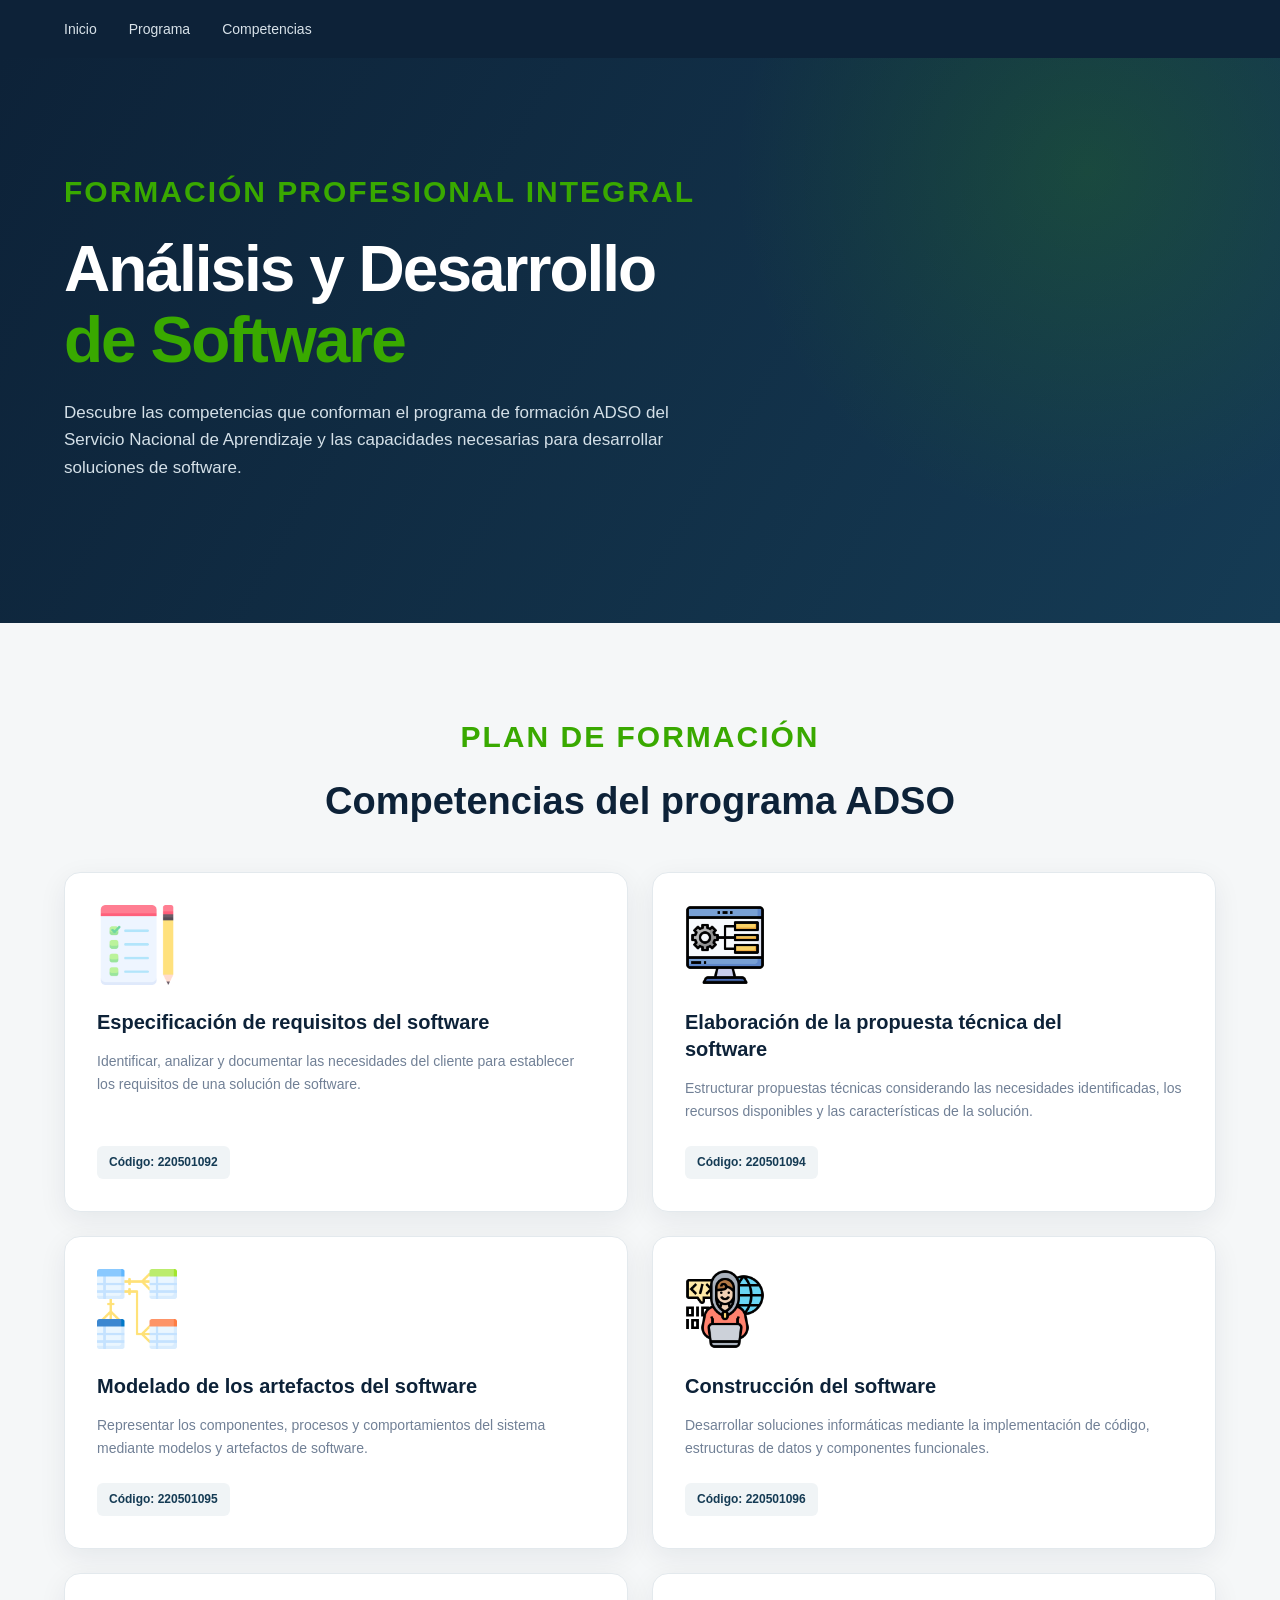
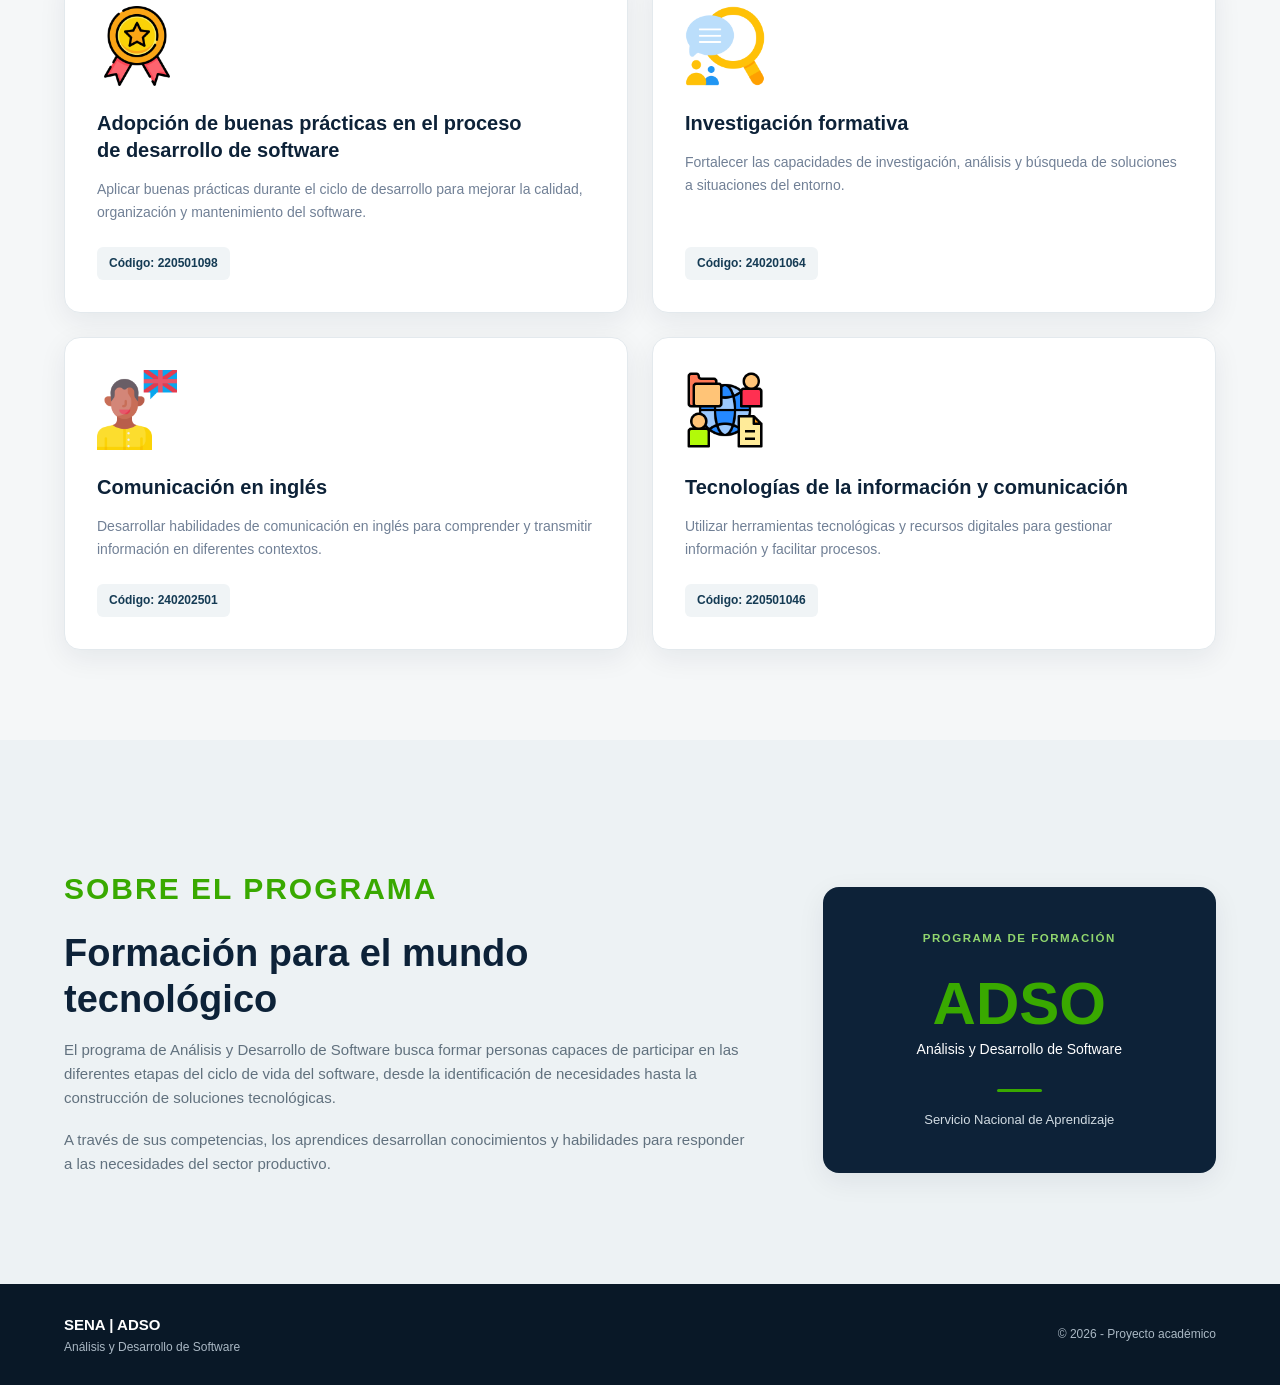
==== index.html @ 69c58336 "subiendo los primero archivos de la pagina" ====
<!DOCTYPE html>
<html lang="es">

<head>
    <meta charset="UTF-8">
    <meta name="viewport" content="width=device-width, initial-scale=1.0">

    <meta
        name="description"
        content="Conoce las competencias del programa de formación Análisis y Desarrollo de Software del SENA."
    >

    <title>Competencias ADSO | SENA</title>

    <link rel="stylesheet" href="css/styles.css">
</head>

<body>

    <!-- Encabezado y navegación -->
    <header class="header">
        <div class="container header-content">


            <nav class="navigation" aria-label="Navegación principal">
                <a href="#inicio">Inicio</a>
                <a href="programa.html">Programa</a>
                <a href="#competencias">Competencias</a>    
            </nav>

        </div>
    </header>


    <main>

        <!-- Sección principal -->
        <section class="hero" id="inicio">
            <div class="container hero-content">

                <span class="eyebrow">
                    Formación profesional integral
                </span>

                <h1>
                    Análisis y Desarrollo
                    <span>de Software</span>
                </h1>

                <p>
                    Descubre las competencias que conforman el programa
                    de formación ADSO del Servicio Nacional de Aprendizaje
                    y las capacidades necesarias para desarrollar
                    soluciones de software.
                </p>


            </div>
        </section>


        <!-- Sección de competencias -->
        <section class="competencies section" id="competencias">

            <div class="container">

                <div class="section-heading">

                    <span class="eyebrow">Plan de formación</span>

                    <h2>Competencias del programa ADSO</h2>

                </div>


                <div class="cards-grid">

                    <!-- Competencia 1 -->
                    <article class="competency-card">

                       <div class="card-icon">

                            <img src="assets/img/lista-de-verificacion.png" alt="Análisis de requisitos">

                        </div>

                        <h3>
                            Especificación de requisitos del software
                        </h3>

                        <p>
                            Identificar, analizar y documentar las
                            necesidades del cliente para establecer
                            los requisitos de una solución de software.
                        </p>

                        <span class="competency-code">
                            Código: 220501092
                        </span>

                    </article>


                    <!-- Competencia 2 -->
                    <article class="competency-card">

                         <div class="card-icon">

                            <img src="assets/img/desarrollo-de-aplicaciones.png" alt="Análisis de requisitos">

                        </div>

                        <h3>
                            Elaboración de la propuesta técnica del software
                        </h3>

                        <p>
                            Estructurar propuestas técnicas considerando
                            las necesidades identificadas, los recursos
                            disponibles y las características de la solución.
                        </p>

                        <span class="competency-code">
                            Código: 220501094
                        </span>

                    </article>


                    <!-- Competencia 3 -->
                    <article class="competency-card">

                        <div class="card-icon">

                            <img src="assets/img/modelo-de-datos.png" alt="Análisis de requisitos">

                        </div>

                        <h3>
                            Modelado de los artefactos del software
                        </h3>

                        <p>
                            Representar los componentes, procesos y
                            comportamientos del sistema mediante
                            modelos y artefactos de software.
                        </p>

                        <span class="competency-code">
                            Código: 220501095
                        </span>

                    </article>


                    <!-- Competencia 4 -->
                    <article class="competency-card">

                        <div class="card-icon">

                            <img src="assets/img/programacion.png" alt="Análisis de requisitos">

                        </div>

                        <h3>
                            Construcción del software
                        </h3>

                        <p>
                            Desarrollar soluciones informáticas mediante
                            la implementación de código, estructuras
                            de datos y componentes funcionales.
                        </p>

                        <span class="competency-code">
                            Código: 220501096
                        </span>

                    </article>


                    <!-- Competencia 5 -->
                    <article class="competency-card">

                        <div class="card-icon">

                            <img src="assets/img/medalla.png" alt="Análisis de requisitos">

                        </div>

                        <h3>
                            Adopción de buenas prácticas en el proceso
                            de desarrollo de software
                        </h3>

                        <p>
                            Aplicar buenas prácticas durante el ciclo
                            de desarrollo para mejorar la calidad,
                            organización y mantenimiento del software.
                        </p>

                        <span class="competency-code">
                            Código: 220501098
                        </span>

                    </article>


                    <!-- Competencia 6 -->
                    <article class="competency-card">

                        <div class="card-icon">

                            <img src="assets/img/investigacion-cualitativa.png" alt="Análisis de requisitos">

                        </div>

                        <h3>Investigación formativa</h3>

                        <p>
                            Fortalecer las capacidades de investigación,
                            análisis y búsqueda de soluciones a
                            situaciones del entorno.
                        </p>

                        <span class="competency-code">
                            Código: 240201064
                        </span>

                    </article>


                    <!-- Competencia 7 -->
                    <article class="competency-card">

                        <div class="card-icon">

                            <img src="assets/img/hablar.png" alt="Análisis de requisitos">

                        </div>

                        <h3>Comunicación en inglés</h3>

                        <p>
                            Desarrollar habilidades de comunicación
                            en inglés para comprender y transmitir
                            información en diferentes contextos.
                        </p>

                        <span class="competency-code">
                            Código: 240202501
                        </span>

                    </article>


                    <!-- Competencia 8 -->
                    <article class="competency-card">

                        <div class="card-icon">

                            <img src="assets/img/global.png" alt="Análisis de requisitos">

                        </div>

                        <h3>
                            Tecnologías de la información y comunicación
                        </h3>

                        <p>
                            Utilizar herramientas tecnológicas y
                            recursos digitales para gestionar
                            información y facilitar procesos.
                        </p>

                        <span class="competency-code">
                            Código: 220501046
                        </span>

                    </article>

                </div>

            </div>

        </section>


        <!-- Información del programa -->
        <section class="about section" id="programa">

            <div class="container about-content">

                <div class="about-text">

                    <span class="eyebrow">Sobre el programa</span>

                    <h2>Formación para el mundo tecnológico</h2>

                    <p>
                        El programa de Análisis y Desarrollo de Software
                        busca formar personas capaces de participar en
                        las diferentes etapas del ciclo de vida del software,
                        desde la identificación de necesidades hasta
                        la construcción de soluciones tecnológicas.
                    </p>

                    <p>
                        A través de sus competencias, los aprendices
                        desarrollan conocimientos y habilidades para
                        responder a las necesidades del sector productivo.
                    </p>

                </div>

                <div class="about-highlight">

                    <span class="highlight-label">Programa de formación</span>

                    <strong>ADSO</strong>

                    <span>Análisis y Desarrollo de Software</span>

                    <div class="highlight-divider"></div>

                    <span class="highlight-institution">
                        Servicio Nacional de Aprendizaje
                    </span>

                </div>

            </div>

        </section>

    </main>


    <!-- Pie de página -->
    <footer class="footer">

        <div class="container footer-content">

            <div>
                <strong>SENA | ADSO</strong>

                <p>
                    Análisis y Desarrollo de Software
                </p>
            </div>

            <p class="footer-copy">
                © 2026 - Proyecto académico
            </p>

        </div>

    </footer>


    <script src="js/main.js"></script>

</body>

</html>
---- css/styles.css ----
/* =========================================
   VARIABLES Y CONFIGURACIÓN GENERAL
========================================= */

:root {
    --color-primary: #0d2238;
    --color-secondary: #153b54;
    --color-accent: #39a900;
    --color-accent-dark: #278000;

    --color-background: #f5f7f8;
    --color-white: #ffffff;
    --color-text: #263746;
    --color-muted: #718096;
    --color-border: #e3e9ed;

    --font-main: "Segoe UI", Arial, sans-serif;

    --container-width: 1160px;
    --radius-card: 16px;

    --shadow-card: 0 8px 28px rgba(13, 34, 56, 0.07);
}


/* =========================================
   RESET
========================================= */

* {
    margin: 0;
    padding: 0;
    box-sizing: border-box;
}

html {
    scroll-behavior: smooth;
}

body {
    font-family: var(--font-main);
    background-color: var(--color-background);
    color: var(--color-text);
    line-height: 1.6;
}

a {
    text-decoration: none;
    color: inherit;
}

.container {
    width: min(90%, var(--container-width));
    margin-inline: auto;
}

.section {
    padding: 90px 0;
}


/* =========================================
   HEADER
========================================= */

.header {
    background-color: var(--color-primary);
    color: var(--color-white);
    padding: 18px 0;
}

.header-content {
    display: flex;
    align-items: center;
    justify-content: space-between;
    gap: 30px;
}

.brand {
    display: flex;
    align-items: center;
    gap: 12px;
}

.brand-icon {
    display: grid;
    place-items: center;
    width: 48px;
    height: 48px;
    border-radius: 10px;
    background-color: var(--color-accent);
    color: var(--color-white);
    font-weight: 800;
    font-size: 15px;
}

.brand-text {
    display: flex;
    flex-direction: column;
    line-height: 1.3;
}

.brand-text strong {
    font-size: 15px;
}

.brand-text small {
    color: #b8c8d5;
    font-size: 12px;
}

.navigation {
    display: flex;
    align-items: center;
    gap: 32px;
}

.navigation a {
    color: #d8e2e9;
    font-size: 14px;
    transition: color 0.2s ease;
}

.navigation a:hover {
    color: var(--color-accent);
}


/* =========================================
   HERO
========================================= */

.hero {
    position: relative;
    overflow: hidden;
    padding: 110px 0;
    background:
        radial-gradient(
            circle at 85% 20%,
            rgba(57, 169, 0, 0.18),
            transparent 30%
        ),
        linear-gradient(
            120deg,
            var(--color-primary),
            var(--color-secondary)
        );
    color: var(--color-white);
}

.hero-content {
    max-width: var(--container-width);
}

.eyebrow {
    display: inline-block;
    margin-bottom: 18px;
    color: var(--color-accent);
    font-size: 30px;
    font-weight: 800;
    letter-spacing: 2px;
    text-transform: uppercase;
}

.hero h1 {
    max-width: 760px;
    margin-bottom: 24px;
    font-size: clamp(38px, 6vw, 64px);
    line-height: 1.1;
    letter-spacing: -2px;
}

.hero h1 span {
    display: block;
    color: var(--color-accent);
}

.hero p {
    max-width: 650px;
    margin-bottom: 32px;
    color: #d4e0e8;
    font-size: 17px;
}

.btn-primary {
    display: inline-block;
    padding: 14px 24px;
    border-radius: 8px;
    background-color: var(--color-accent);
    color: var(--color-white);
    font-size: 14px;
    font-weight: 700;
    transition: background-color 0.2s ease,
                transform 0.2s ease;
}

.btn-primary:hover {
    background-color: var(--color-accent-dark);
    transform: translateY(-2px);
}


/* =========================================
   ENCABEZADO DE SECCIONES
========================================= */

.section-heading {
    max-width: 700px;
    margin: 0 auto 48px;
    text-align: center;
}

.section-heading h2,
.about-text h2 {
    margin-bottom: 16px;
    color: var(--color-primary);
    font-size: clamp(28px, 4vw, 38px);
    line-height: 1.2;
}

.section-heading p {
    color: var(--color-muted);
    font-size: 15px;
}


/* =========================================
   TARJETAS DE COMPETENCIAS
========================================= */

.cards-grid {
    display: grid;
    grid-template-columns: repeat(2, minmax(0, 1fr));
    gap: 24px;
}

.competency-card {
    position: relative;
    display: flex;
    flex-direction: column;
    align-items: flex-start;
    min-height: 310px;
    padding: 32px;
    overflow: hidden;

    border: 1px solid var(--color-border);
    border-radius: var(--radius-card);
    background-color: var(--color-white);

    box-shadow: var(--shadow-card);

    transition: transform 0.25s ease,
                box-shadow 0.25s ease,
                border-color 0.25s ease;
}

.competency-card:hover {
    transform: translateY(-6px);
    border-color: rgba(57, 169, 0, 0.5);
    box-shadow: 0 14px 35px rgba(13, 34, 56, 0.12);
}



.card-icon {
    display: flex;
    align-items: center;
    justify-content: center;

    width: 80px;
    height: 80px;
    margin-bottom: 24px;

    overflow: hidden;
}

.card-icon img {
    width: 100%;
    height: 100%;
    object-fit: contain;
}

.competency-card h3 {
    max-width: 90%;
    margin-bottom: 14px;
    color: var(--color-primary);
    font-size: 20px;
    line-height: 1.35;
}

.competency-card p {
    margin-bottom: 24px;
    color: var(--color-muted);
    font-size: 14px;
}

.competency-code {
    margin-top: auto;
    padding: 7px 12px;
    border-radius: 6px;
    background-color: #f0f4f6;
    color: var(--color-secondary);
    font-size: 12px;
    font-weight: 700;
}


/* =========================================
   SOBRE EL PROGRAMA
========================================= */

.about {
    background-color: #edf2f4;
}

.about-content {
    display: grid;
    grid-template-columns: 1.4fr 0.8fr;
    align-items: center;
    gap: 70px;
}

.about-text h2 {
    max-width: 550px;
}

.about-text p {
    margin-bottom: 18px;
    color: #61717e;
    font-size: 15px;
}

.about-highlight {
    display: flex;
    flex-direction: column;
    align-items: center;
    padding: 42px 28px;

    border-radius: var(--radius-card);
    background-color: var(--color-primary);
    color: var(--color-white);

    text-align: center;
    box-shadow: var(--shadow-card);
}

.highlight-label {
    color: #aabcc9;
    font-size: 12px;
    text-transform: uppercase;
    letter-spacing: 1px;
}

.about-highlight strong {
    margin: 15px 0 4px;
    color: var(--color-accent);
    font-size: 60px;
    line-height: 1;
}

.about-highlight > span:nth-of-type(2) {
    font-size: 14px;
}

.highlight-divider {
    width: 50px;
    height: 3px;
    margin: 26px 0;
    border-radius: 5px;
    background-color: var(--color-accent);
}

.highlight-institution {
    color: #d2dce3;
    font-size: 13px;
}


/* =========================================
   FOOTER
========================================= */

.footer {
    padding: 28px 0;
    background-color: #091827;
    color: var(--color-white);
}

.footer-content {
    display: flex;
    align-items: center;
    justify-content: space-between;
    gap: 24px;
}

.footer-content strong {
    font-size: 15px;
}

.footer-content p {
    color: #aab8c4;
    font-size: 12px;
}

.footer-copy {
    text-align: right;
}


/* =========================================
   RESPONSIVE DESIGN
========================================= */

@media (max-width: 800px) {

    .about-content {
        grid-template-columns: 1fr;
        gap: 40px;
    }

    .about-highlight {
        max-width: 450px;
        width: 100%;
        margin-inline: auto;
    }

}

@media (max-width: 700px) {

    .section {
        padding: 65px 0;
    }

    .header-content {
        flex-direction: column;
        align-items: flex-start;
    }

    .navigation {
        width: 100%;
        flex-wrap: wrap;
        gap: 20px;
    }

    .hero {
        padding: 80px 0;
    }

    .cards-grid {
        grid-template-columns: 1fr;
    }

    .competency-card {
        min-height: 280px;
    }

    .footer-content {
        flex-direction: column;
        align-items: flex-start;
    }

    .footer-copy {
        text-align: left;
    }

}



/* =========================================
   PÁGINA DEL PROGRAMA ADSO
   ========================================= */

/* Texto introductorio de las secciones */

.section-heading > p {
    max-width: 760px;
    margin: 16px auto 0;
    line-height: 1.7;
    color: var(--text-secondary, #64748b);
}


/* Tarjetas de información */

.competency-card > strong {
    display: block;
    margin: 12px 0;
    color: var(--primary-color, #17365d);
    font-size: 2rem;
    font-weight: 700;
}


/* Separación entre bloques informativos */

.about .cards-grid {
    margin-top: 35px;
}


/* Bloques de contenido con dos columnas */

.about-content {
    align-items: center;
}


/* Enlaces de navegación dentro del contenido */

.section-heading > a {
    display: inline-flex;
    align-items: center;
    justify-content: center;
    margin-top: 25px;
    padding: 12px 22px;

    background-color: var(--primary-color, #17365d);
    color: #ffffff;

    text-decoration: none;
    font-weight: 600;

    border-radius: 8px;
    transition: background-color 0.25s ease;
}

.section-heading > a:hover {
    background-color: var(--primary-dark, #102744);
}


/* Estado de la página actual en la navegación */

.navigation a[aria-current="page"] {
    font-weight: 700;
}


/* Accesibilidad: navegación con teclado */

.navigation a:focus-visible,
.section-heading > a:focus-visible {
    outline: 3px solid var(--accent-color, #39a900);
    outline-offset: 4px;
}


/* Adaptación para dispositivos móviles */

@media (max-width: 768px) {

    .about-content {
        grid-template-columns: 1fr;
    }

    .about-highlight {
        width: 100%;
    }

    .section-heading > p {
        text-align: left;
    }

    .section-heading > a {
        width: 100%;
    }

}



/* =========================================
   TARJETA DESTACADA DE PRESENTACIÓN
   ========================================= */

#presentacion .about-highlight {
    position: relative;
    padding: 32px;
    overflow: hidden;
    align-self: stretch;
    background: linear-gradient(145deg, #17365d, #102744);
    border: none;
    border-radius: 16px;
    color: #ffffff;
    box-shadow: 0 12px 30px rgba(23, 54, 93, 0.14);
}

#presentacion .about-highlight::after {
    content: "";
    position: absolute;
    width: 180px;
    height: 180px;
    right: -65px;
    top: -65px;
    border: 1px solid rgba(255, 255, 255, 0.10);
    border-radius: 50%;
    box-shadow:
        0 0 0 20px rgba(255, 255, 255, 0.025),
        0 0 0 40px rgba(255, 255, 255, 0.025);
}

.highlight-icon {
    display: flex;
    align-items: center;
    justify-content: center;
    width: 54px;
    height: 54px;
    margin-bottom: 28px;
    background: rgba(57, 169, 0, 0.18);
    border: 1px solid rgba(57, 169, 0, 0.4);
    border-radius: 13px;
    color: #70d33d;
    font-size: 23px;
}

.highlight-label {
    display: block;
    margin-bottom: 12px;
    color: #91d66e;
    font-size: 0.72rem;
    font-weight: 700;
    letter-spacing: 1.5px;
}

#presentacion .about-highlight h3 {
    margin: 0 0 16px;
    color: #ffffff;
    font-size: 1.65rem;
    line-height: 1.3;
}

#presentacion .about-highlight p {
    margin: 0;
    color: #d6dfeb;
    font-size: 0.96rem;
    line-height: 1.8;
}

.highlight-divider {
    width: 45px;
    height: 3px;
    margin: 28px 0 18px;
    background: #39a900;
    border-radius: 5px;
}

.highlight-footer {
    color: #ffffff;
    font-size: 0.78rem;
    font-weight: 600;
    letter-spacing: 0.3px;
}

@media (max-width: 768px) {
    #presentacion .about-highlight {
        padding: 26px;
    }
}

/* =========================================
   PRESENTACIÓN DEL PROGRAMA ADSO
   ========================================= */

/* Contenedor de presentación */
#presentacion .about-content {
    display: grid;
    grid-template-columns: minmax(0, 1.5fr) minmax(280px, 0.8fr);
    gap: 40px;
    align-items: start;
}

/* Título principal */
#presentacion h2 {
    margin-bottom: 26px;

    color: var(--primary-color, #17365d);
    font-size: 2rem;
    font-weight: 700;
    line-height: 1.3;
    letter-spacing: -0.5px;
}

/* Párrafos */
#presentacion .about-text p {
    margin: 45px 10px 20px;

    color: var(--text-secondary, #64748b);
    font-size: 1.1rem;
    font-weight: 400;
    line-height: 1.85;

    text-align: justify;
}

/* Evitar margen adicional en el último párrafo */
#presentacion .about-text p:last-child {
    margin-bottom: 0;
}

/* Adaptación para móviles */
@media (max-width: 768px) {
    #presentacion .about-content {
        grid-template-columns: 1fr;
        gap: 28px;
    }

    #presentacion h2 {
        font-size: 1.7rem;
        margin-bottom: 20px;
    }

    #presentacion .about-text p {
        font-size: 1rem;
        line-height: 1.75;
        margin-bottom: 16px;
    }
}



/* =========================================
   TARJETAS - PROPÓSITO DE LA FORMACIÓN
   ========================================= */

/* Distribución de las tarjetas */
#proposito .cards-grid {
    display: grid;
    grid-template-columns: repeat(2, minmax(0, 1fr));
    gap: 24px;
    align-items: stretch;
}

/* Estructura general */
#proposito .purpose-card {
    display: flex;
    flex-direction: column;
    justify-content: flex-start;
    align-items: flex-start;

    width: 100%;
    height: 100%;
    min-height: 0;

    padding: 12px 28px 26px;
    margin: 0;

    text-align: left;
}

/* Iconos de las tarjetas */
#proposito .purpose-card .card-icon {
    display: flex;
    align-items: center;
    justify-content: center;

    width: 46px;
    height: 46px;

    margin: 0 0 18px;
    border-radius: 10px;

    background-color: rgba(57, 169, 0, 0.10);
    color: #39A900;
}

/* Icono Font Awesome */
#proposito .purpose-card .card-icon i {
    font-size: 21px;
    color: #39A900;
}


/* Descripción */
#proposito .purpose-card p {
    width: 100%;
    margin: 0;
    padding: 0;

    color: var(--text-secondary, #64748b);
    font-size: 0.95rem;
    line-height: 1.75;

    text-align: justify;
}

/* Adaptación para dispositivos móviles */
@media (max-width: 768px) {

    #proposito .cards-grid {
        grid-template-columns: 1fr;
        gap: 18px;
    }

    #proposito .purpose-card {
        height: auto;
        min-height: 0;
        padding: 22px;
    }

    #proposito .purpose-card .card-icon {
        margin-bottom: 15px;
    }

}

/* Separación entre las etapas y la intensidad horaria total */
.about .about-content {
    margin-top: 35px;
}
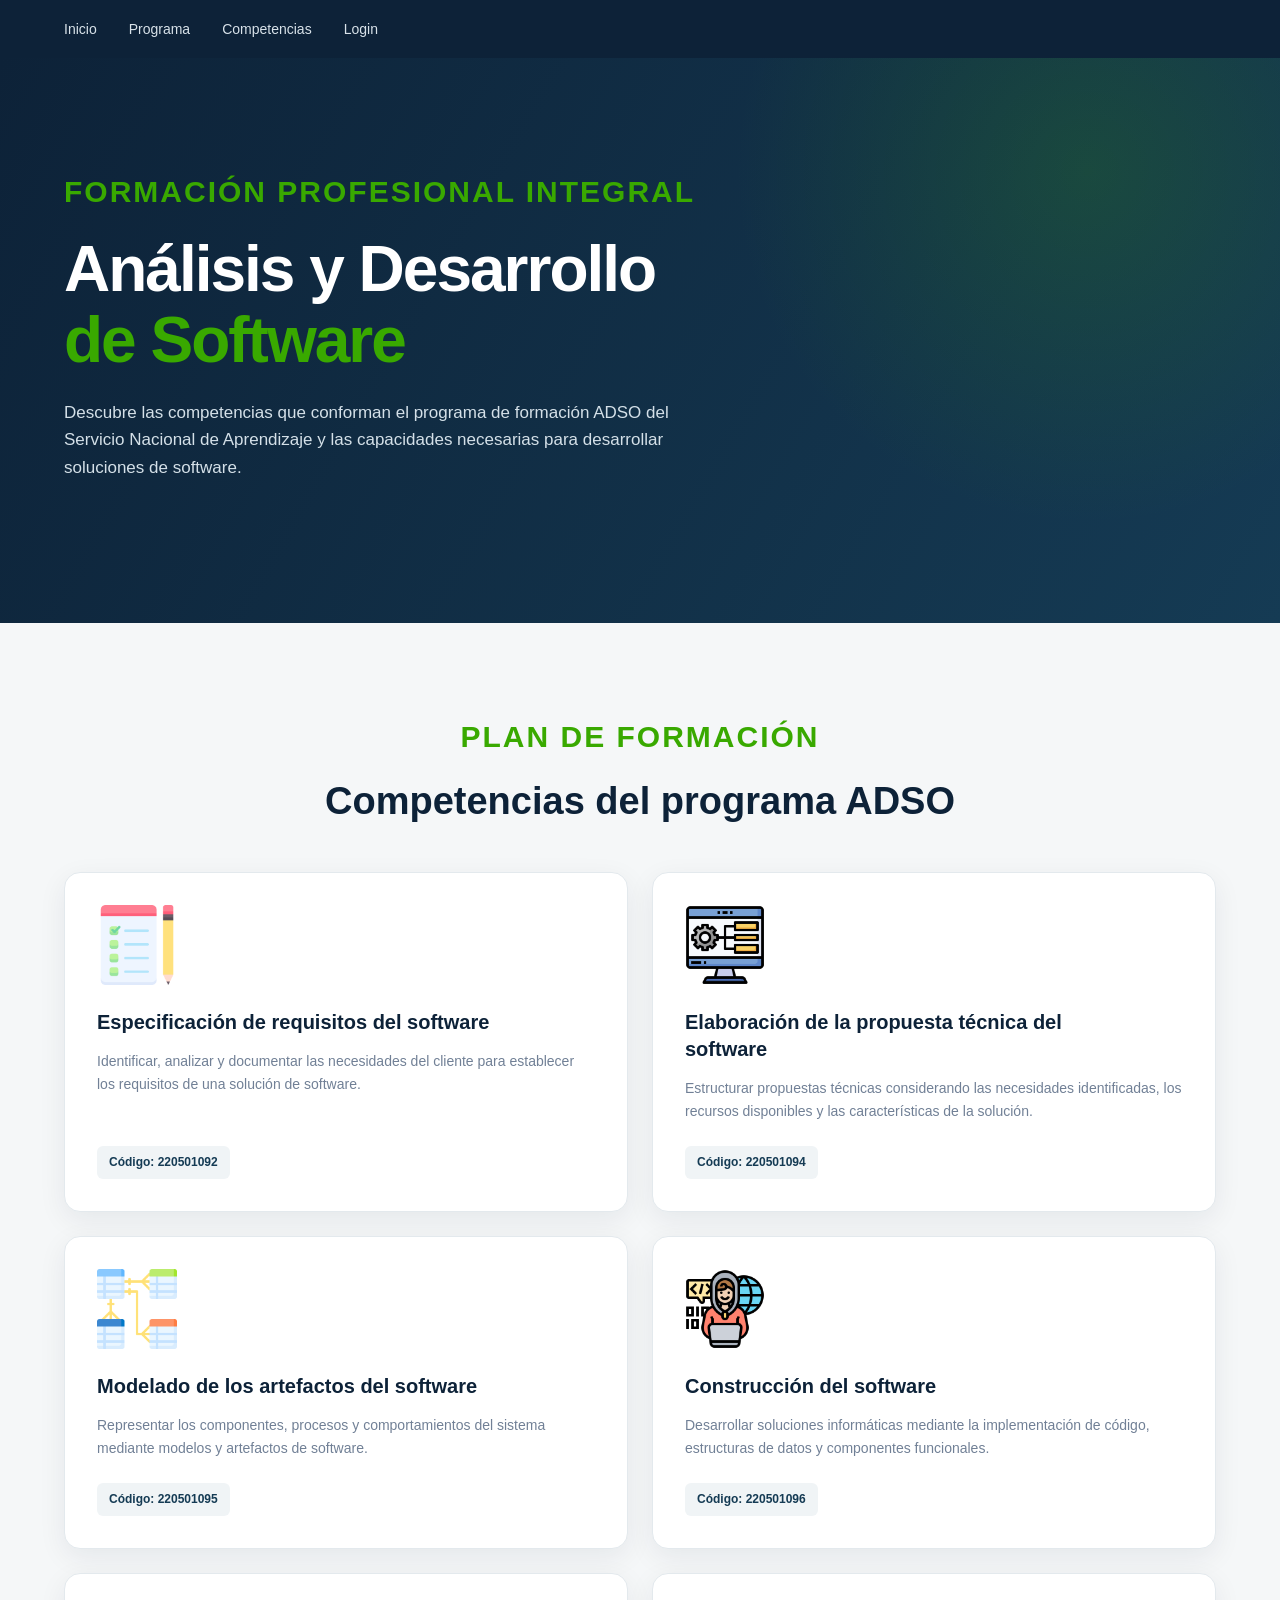
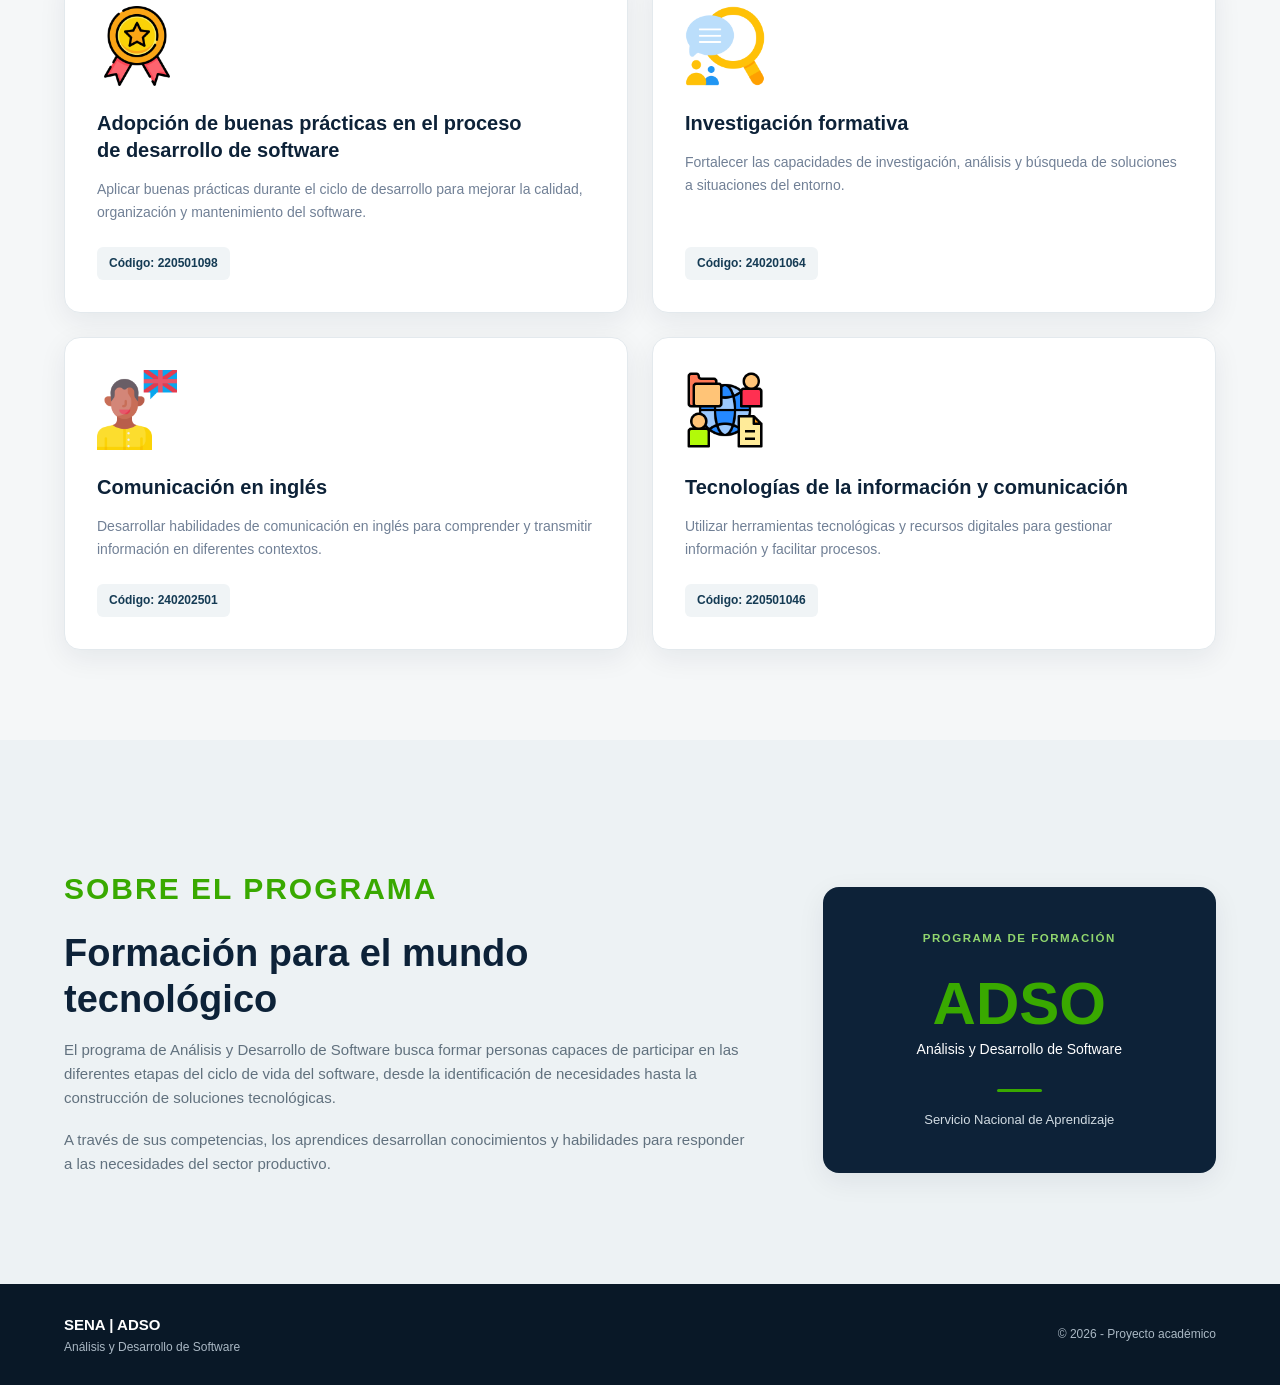
==== commit 43b35309: "se agrego login y regsitros de usuarios asi como cambios en el diseño" ====
--- a/index.html
+++ b/index.html
@@ -19,6 +19,7 @@
 
     <!-- Encabezado y navegación -->
     <header class="header">
+        
         <div class="container header-content">
 
 
@@ -26,6 +27,7 @@
                 <a href="#inicio">Inicio</a>
                 <a href="programa.html">Programa</a>
                 <a href="#competencias">Competencias</a>    
+                <a href="login.html">Login</a>    
             </nav>
 
         </div>
